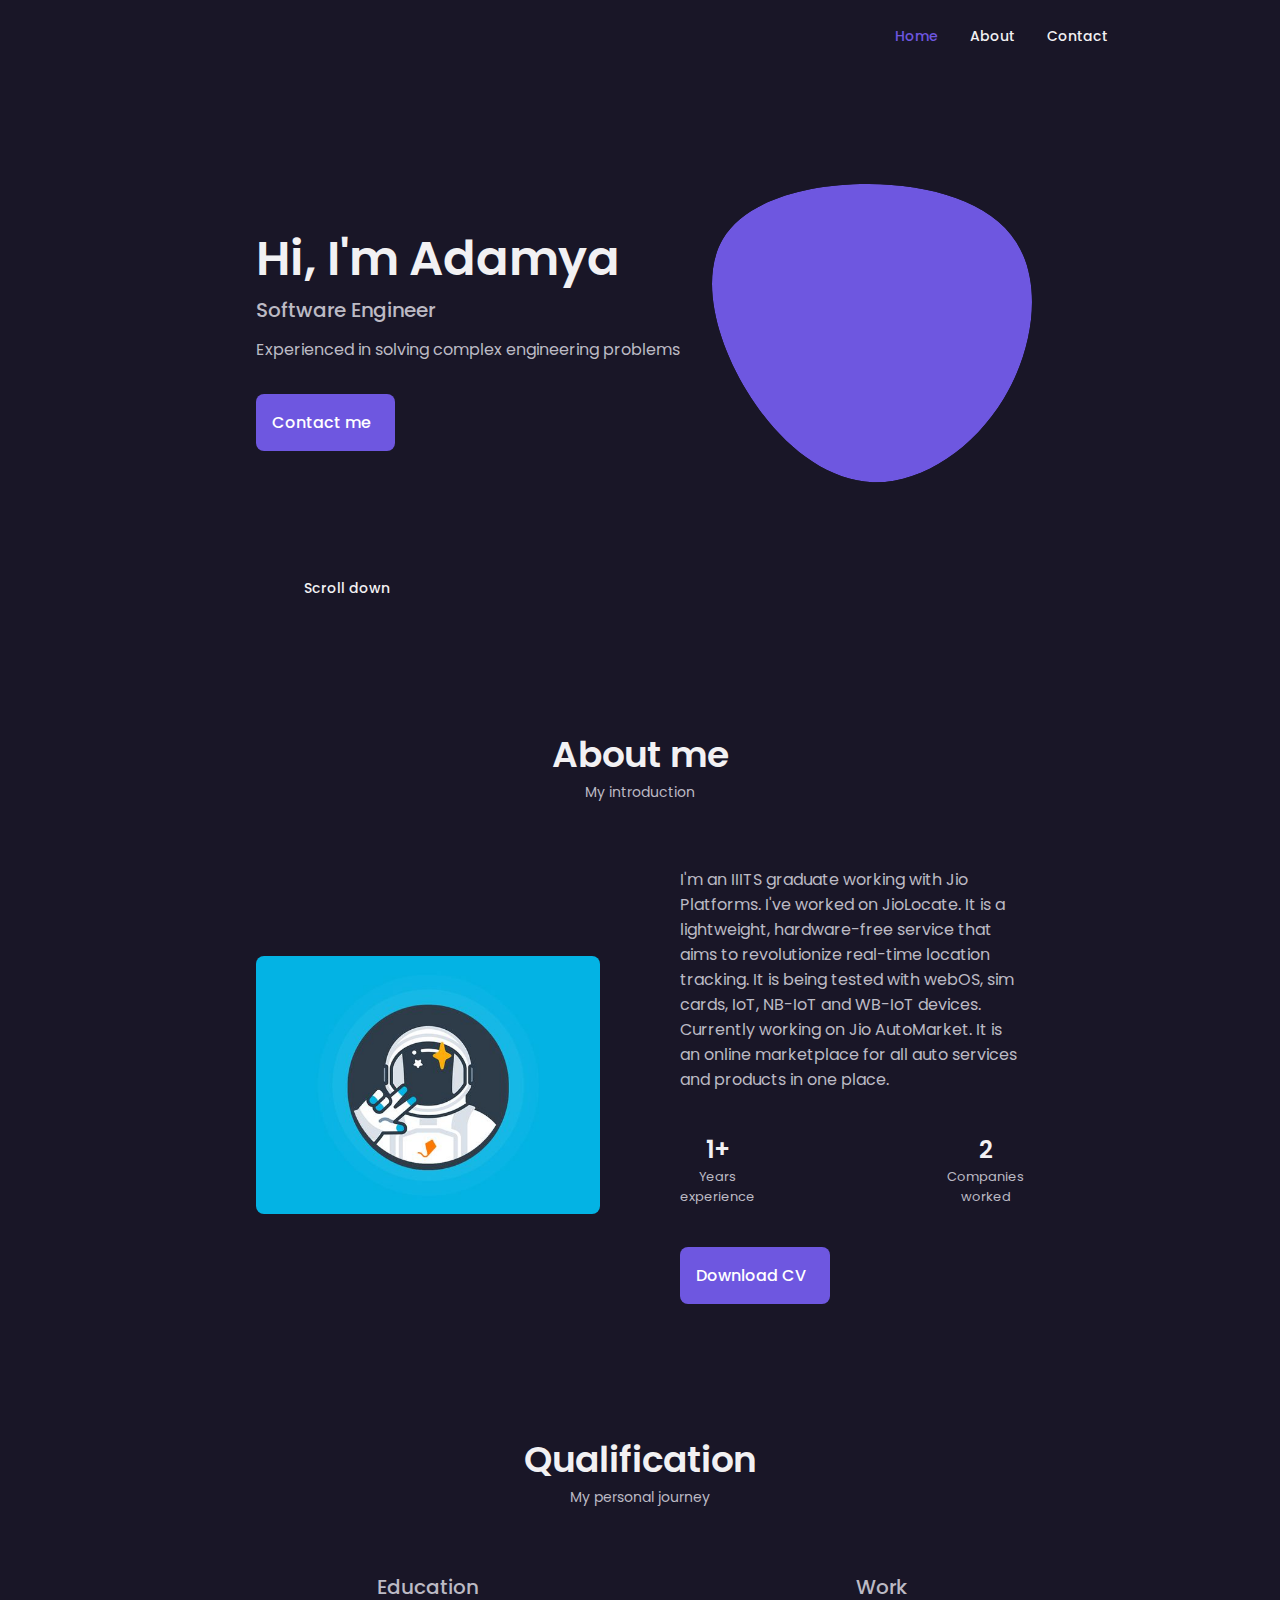
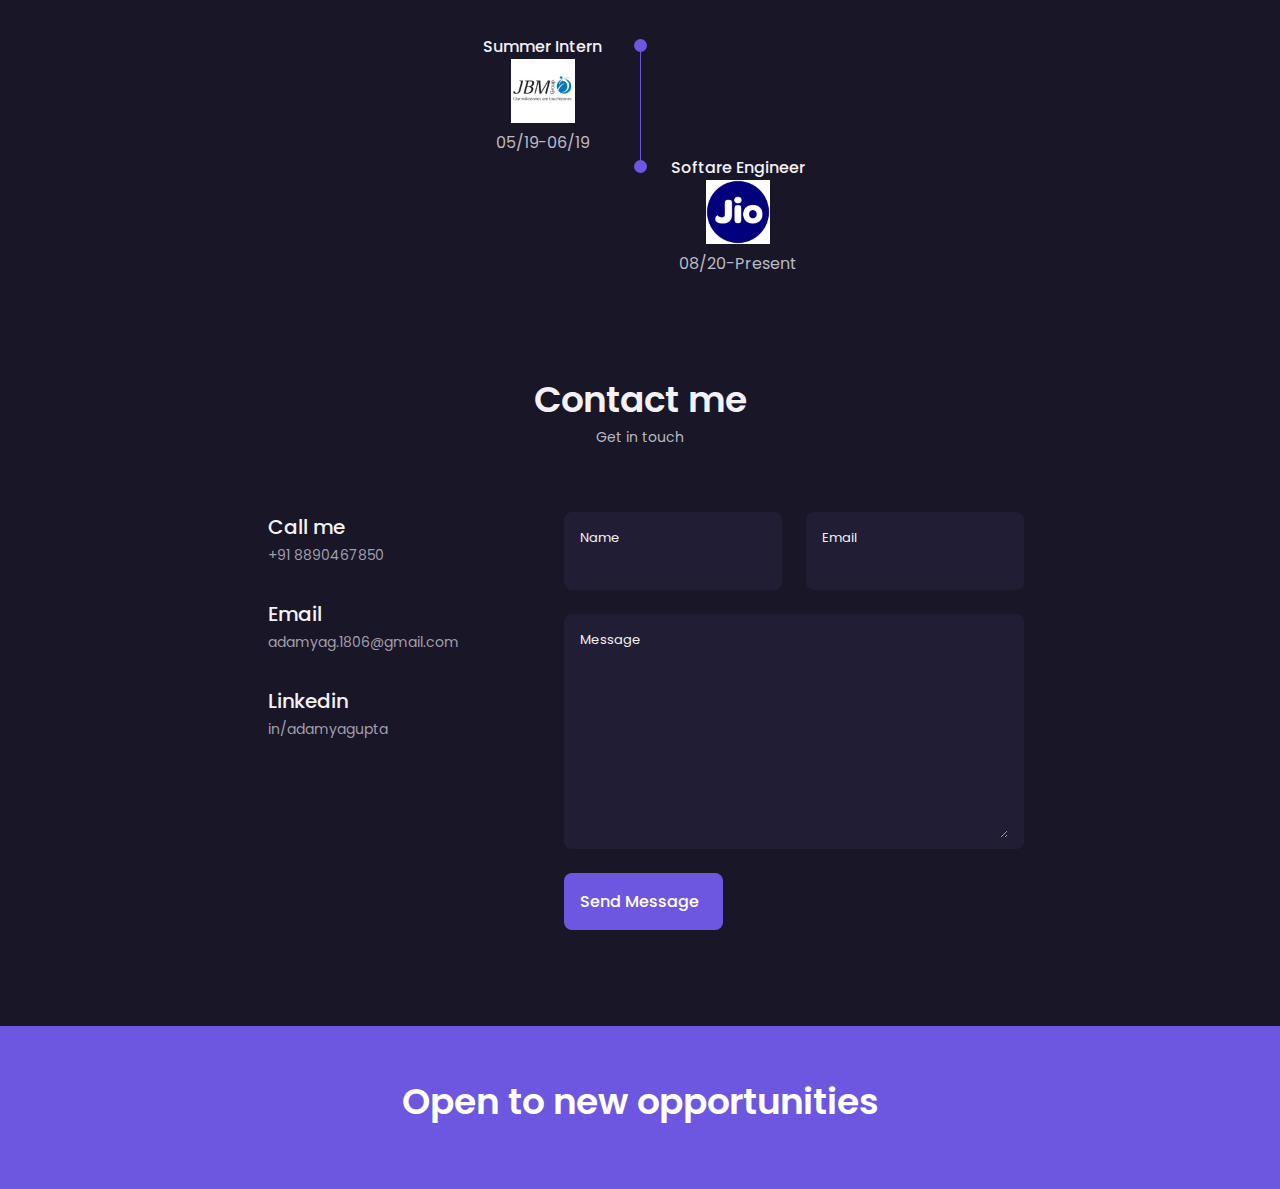
==== index.html @ e67c4900 "Portfolio without adamya-master container folder" ====
<!DOCTYPE html>
<html lang="en">

<head>
  <meta charset="UTF-8" />
  <meta name="viewport" content="width=device-width, initial-scale=1.0" />

  <!--==================== UNICONS ====================-->
  <link rel="stylesheet" href="https://unicons.iconscout.com/release/v4.0.0/css/line.css" />

  <link rel="shortcut icon" href="./addy-logo.jpg" type="image/x-icon" />
  <!--==================== SWIPER CSS ====================-->
  <link rel="stylesheet" href="css/swiper-bundle.min.css" />
  <!--==================== CSS ====================-->
  <link rel="stylesheet" href="css/styles.css" />

  <title>Adamya's Portfolio</title>
</head>

<body>
  <!--==================== HEADER ====================-->
  <header class="header" id="header">
    <nav class="nav container">
      <!-- <a href="#" class="nav__logo">Adamya</a> -->
      <div class="nav__menu" id="nav-menu">
        <ul class="nav__list grid">
          <li class="nav__item">
            <a href="#home" class="nav__link active-link"><i class="uil uil-estate nav__icon"></i>Home</a>
          </li>
          <li class="nav__item">
            <a href="#about" class="nav__link"><i class="uil uil-user nav__icon"></i>About</a>
          </li>
          <!-- <li class="nav__item">
              <a href="#skills" class="nav__link"
                ><i class="uil uil-file-alt nav__icon"></i>Skills</a
              >
            </li> -->


          <li class="nav__item">
            <a href="#contact" class="nav__link"><i class="uil uil-message nav__icon"></i>Contact</a>
          </li>
        </ul>
        <i class="uil uil-times nav__close" id="nav-close"></i>
      </div>

      <div class="nav__btns">
        <!-- <theme change btn> -->
        <i class="uil uil-moon change-theme" id="theme-button"></i>
        <div class="nav__toggle" id="nav-toggle">
          <i class="uil uil-apps"></i>
        </div>
      </div>
    </nav>
  </header>

  <!--==================== MAIN ====================-->
  <main class="main">
    <!--==================== HOME ====================-->
    <section class="home section" id="home">
      <div class="home__container container grid">
        <div class="home__content grid">
          <!-- <div class="home__social">
            <a href="https://www.linkedin.com/in/adamyagupta/" target="__blank" class="home__social-icon"><i
                class="uil uil-linkedin-alt"></i></a>
            <a href="https://www.instagram.com/" target="__blank" class="home__social-icon"><i
                class="uil uil-instagram"></i></a>
            <a href="https://github.com/" target="__blank" class="home__social-icon"><i
                class="uil uil-phone contact__icon"></i></a>

          </div> -->
          <div class="home__img">
            <svg class="home__blob" viewBox="0 0 200 187" xmlns="http://www.w3.org/2000/svg"
              xmlns:xlink="http://www.w3.org/1999/xlink">
              <mask id="mask0" mask-type="alpha">
                <path d="M190.312 36.4879C206.582 62.1187 201.309 102.826 182.328 134.186C163.346 165.547 
                  130.807 187.559 100.226 186.353C69.6454 185.297 41.0228 161.023 21.7403 129.362C2.45775 
                  97.8511 -7.48481 59.1033 6.67581 34.5279C20.9871 10.1032 59.7028 -0.149132 97.9666 
                  0.00163737C136.23 0.303176 174.193 10.857 190.312 36.4879Z" />
              </mask>
              <g mask="url(#mask0)">
                <path d="M190.312 36.4879C206.582 62.1187 201.309 102.826 182.328 134.186C163.346 
                  165.547 130.807 187.559 100.226 186.353C69.6454 185.297 41.0228 161.023 21.7403 
                  129.362C2.45775 97.8511 -7.48481 59.1033 6.67581 34.5279C20.9871 10.1032 59.7028 
                  -0.149132 97.9666 0.00163737C136.23 0.303176 174.193 10.857 190.312 36.4879Z" />
                <image class="home__blob-img" x="2" y="-12" xlink:href="img/adamya-pic.JPG" />
              </g>
            </svg>
          </div>
          <div class="home__data">
            <h1 class="home__title">Hi, I'm Adamya</h1>
            <h3 class="home__subtitle">Software Engineer</h3>
            <p class="home__description">
              Experienced in solving complex engineering problems
            </p>
            <a href="#contact" class="button button--flex">Contact me<i class="uil uil-message button__icon"></i></a>
          </div>
        </div>
        <div class="home__scroll">
          <a href="#about" class="home__scroll-button button--flex"><i class="uil uil-mouse-alt home__scroll-mouse"></i>
            <span class="home__scroll-name">Scroll down</span>
            <i class="uil uil-arrow-down home__scroll-arrow"></i>
          </a>
        </div>
      </div>
    </section>

    <!--==================== ABOUT ====================-->
    <section class="about section" id="about">
      <h2 class="section__title" id="about">About me</h2>
      <span class="section__subtitle">My introduction</span>

      <div class="about__container container grid">
        <img src="img/about-img.jpg" class="about__img" alt="pic" />
        <div class="about__data">
          <p class="about__description">
            I'm an IIITS graduate working with Jio Platforms. 
            I've worked on JioLocate. It is a lightweight, hardware-free service that aims to revolutionize real-time location tracking. It is being tested with webOS, sim cards, IoT, NB-IoT and WB-IoT devices. 
            Currently working on Jio AutoMarket. It is an online marketplace for all auto services and products in one place.<br />

          </p>
          <div class="about__info">
            <div>
              <span class="about__info-title">1+</span>
              <span class="about__info-name">Years <br />
                experience</span>
            </div>
            <!-- <div>
              <span class="about__info-title">20+</span>
              <span class="about__info-name">Completed <br />
                project</span>
            </div> -->
            <div>
              <span class="about__info-title">2</span>
              <span class="about__info-name">Companies <br />
                worked</span>
            </div>

          </div>
          <div class="about__buttons">
            <a download="" href="https://drive.google.com/file/d/1C4vEJFIUJRiTpqp7c4DvVwDHWPcYQEKo/view?usp=sharing" class="button button--flex">Download CV<i
                class="uil uil-file-download-alt button__icon"></i></a>
          </div>
        </div>
      </div>
    </section>

    <!-- ==================== SKILLS ==================== -->
    <!-- <section class="skills section" id="skills">
        <h2 class="section__title">Skills</h2>
        <span class="section__subtitle">My technical level</span>
        <div class="skills__container container grid"> -->
    <!-- // <div> -->
    <!-- <div class="skills__content skills__open"> -->
    <!--// ----------------------------skills-1 -->
    <!-- <div class="skills__header">
              <i class="uil uil-brackets-curly skills__icon"></i>
              <div>
                <h1 class="skills__title">Frontend developer</h1>
                <span class="skills__subtitle">More than 1 year</span>
              </div>
              <i class="uil uil-angle-down skills__arrow"></i>
            </div>
            <div class="skills__list grid">
              <div class="skills__data">
                <div class="skills__titles">
                  <h3 class="skills__name">HTML</h3>
                  <span class="skills__number">95%</span>
                </div>
                <div class="skills__bar">
                  <span class="skills__percentage skills__html"></span>
                </div>
              </div>

              <div class="skills__data">
                <div class="skills__titles">
                  <h3 class="skills__name">CSS</h3>
                  <span class="skills__number">90%</span>
                </div>
                <div class="skills__bar">
                  <span class="skills__percentage skills__css"></span>
                </div>
              </div>

              <div class="skills__data">
                <div class="skills__titles">
                  <h3 class="skills__name">Javascript</h3>
                  <span class="skills__number">80%</span>
                </div>
                <div class="skills__bar">
                  <span class="skills__percentage skills__js"></span>
                </div>
              </div>

              <div class="skills__data">
                <div class="skills__titles">
                  <h3 class="skills__name">React</h3>
                  <span class="skills__number">85%</span>
                </div>
                <div class="skills__bar">
                  <span class="skills__percentage skills__react"></span>
                </div>
              </div>
            </div> -->

    <!--==================== SKILLS- 2====================-->
    <!-- </div>
          <div class="skills__content skills__close">
            <div class="skills__header">
              <i class="uil uil-server-network skills__icon"></i>
              <div>
                <h1 class="skills__title">Backend developer</h1>
                <span class="skills__subtitle">More than 6 months</span>
              </div>
              <i class="uil uil-angle-down skills__arrow"></i>
            </div>
            <div class="skills__list grid">
              <div class="skills__data">
                <div class="skills__titles">
                  <h3 class="skills__name">Node JS</h3>
                  <span class="skills__number">80%</span>
                </div>
                <div class="skills__bar">
                  <span class="skills__percentage skills__nodejs"></span>
                </div>
              </div>

              <div class="skills__data">
                <div class="skills__titles">
                  <h3 class="skills__name">MongoDB</h3>
                  <span class="skills__number">70%</span>
                </div>
                <div class="skills__bar">
                  <span class="skills__percentage skills__mongodb"></span>
                </div>
              </div>

              <div class="skills__data">
                <div class="skills__titles">
                  <h3 class="skills__name">PHP</h3>
                  <span class="skills__number">80%</span>
                </div>
                <div class="skills__bar">
                  <span class="skills__percentage skills__php"></span>
                </div>
              </div>

              <div class="skills__data">
                <div class="skills__titles">
                  <h3 class="skills__name">Python</h3>
                  <span class="skills__number">60%</span>
                </div>
                <div class="skills__bar">
                  <span class="skills__percentage skills__python"></span>
                </div>
              </div> -->
    <!--  // </div> -->
    </div>

    <!-- --------------------------------------------------------- -->
    </div>
    </div>
    </section>

    <!--==================== QUALIFICATION ====================-->
    <section class="qualification section">
      <h2 class="section__title">Qualification</h2>
      <span class="section__subtitle">My personal journey</span>

      <div class="qualification__container">
        <div class="qualification__tabs">
          <div class="qualification__button button--flex qualification__active" data-target="#education">
            <i class="uil uil-graduation-cap qualification__icon"></i>
            Education
          </div>
          <div class="qualification__button button--flex" data-target="#work">
            <i class="uil uil-briefcase-alt qualification__icon"></i>
            Work
          </div>
        </div>

        <div class="qualification__sections">
          <!--==================== QUALIFICATION Content 1 ====================-->
          <div class="qualification__content" data-content id="education">
            <!--==================== QUALIFICATION 1 ====================-->
            <!-- <div class="qualification__data">
              <div>
                <h3 class="qualification__title">High School</h3>
                <span class="qualification__subtitle">New Era Public School</span>
                <div class="qualification__calender">
                  <i class="uil uil-calendar-alt"> </i>
                  20013-2014
                </div>
              </div>
              <div>
                <span class="qualification__rounder"></span>

                <span class="qualification__line"></span>
              </div>
            </div> -->
            <!--==================== QUALIFICATION 2 ====================-->
            <!-- <div class="qualification__data">
              <div></div>
              <div>
                <span class="qualification__rounder"></span>

                <span class="qualification__line"></span>
              </div>
              <div>
                <h3 class="qualification__title">
                  Higher Secondary Education
                </h3>
                <span class="qualification__subtitle">St. Konards Secondary School</span>
                <div class="qualification__calender">
                  <i class="uil uil-calendar-alt"> </i>
                  2016-2027
                </div>
              </div>
            </div> -->
            <!--==================== QUALIFICATION 3 ====================-->

            <div class="qualification__data">
              <div>
                <h3 class="qualification__title">Electronics Engineering</h3>
                <span class="qualification__subtitle">Indian Institute of Information Technology, Chittoor</span>
                <div class="qualification__calender">
                  <i class="uil uil-calendar-alt"> </i>
                  2016-2020
                </div>
              </div>
              <div>
                <span class="qualification__rounder"></span>

                <span class="qualification__line"></span>
              </div>
            </div>
            <!--==================== QUALIFICATION 4 ====================-->

            <div class="qualification__data">
              <div></div>
              <div>


                <!-- <span class="qualification__line"></span> -->
              </div>

            </div>
          </div>

          <!-- ----------------------QUalification content 2------------------------------------------------------ -->
          <div class="qualification__content qualification__active" data-content id="work">
            <!--==================== QUALIFICATION 1 ====================-->
            <div class="qualification__data">
              <div>
                <h3 class="qualification__title">Summer Intern</h3>
                <!-- <span class="qualification__subtitle">JBM Group</span> -->
                <img class="work__img" src="img/jbm.jpeg" alt="">
                <div class="qualification__calender">
                  <i class="uil uil-calendar-alt"> </i>
                  05/19-06/19
                </div>
              </div>
              <div>
                <span class="qualification__rounder"></span>

                <span class="qualification__line"></span>
              </div>
            </div>
            <!--==================== QUALIFICATION 2 ====================-->
            <div class="qualification__data">
              <div></div>
              <div>
                <span class="qualification__rounder"></span>


              </div>
              <div>
                <h3 class="qualification__title">
                  Softare Engineer
                </h3>
                <img class="work__img" src="img/jio.jpeg" alt="">

                <div class="qualification__calender">
                  <i class="uil uil-calendar-alt"> </i>
                  08/20-Present
                </div>



              </div>
            </div>
            <!--==================== QUALIFICATION 3 ====================-->



          </div>

        </div>
      </div>







      <!--==================== CONTACT ME ====================-->
      <section class="contact section" id="contact">
        <h2 class="section__title">Contact me</h2>
        <span class="section__subtitle">Get in touch</span>

        <div class="contact__container container grid">
          <div>
            <div class="contact__information">
              <i class="uil uil-phone contact__icon"></i>
              <div>
                <h3 class="contact__title">Call me</h3>
                <span class="contact__subtitle">+91 8890467850</span>
              </div>
            </div>
            <div class="contact__information">
              <i class="uil uil-envelope contact__icon"></i>
              <div>
                <h3 class="contact__title">Email</h3>
                <span class="contact__subtitle">adamyag.1806@gmail.com</span>
              </div>
            </div>
            <div class="contact__information">
              <i class="uil uil-instagram contact__icon"></i>
              <div>
                <h3 class="contact__title">Linkedin</h3>
                <span class="contact__subtitle">in/adamyagupta</span>
              </div>
            </div>
          </div>
          <form action="" class="contact__form grid">
            <div class="contact__inputs grid">
              <div class="contact__content">
                <label for="" class="contact__label">Name</label>
                <input type="text" class="contact__input" />
              </div>
              <div class="contact__content">
                <label for="" class="contact__label">Email</label>
                <input type="email" class="contact__input" />
              </div>
            </div>

            <div class="contact__content">
              <label for="" class="contact__label">Message</label>
              <textarea name="" id="" cols="0" rows="7" class="contact__input"></textarea>
            </div>
            <div>
              <a href="#contact" class="button button--flex">Send Message <i class="uil uil-message button__icon"></i></a>
            </div>
          </form>
        </div>
      </section>
  </main>

  <!--==================== FOOTER ====================-->
  <footer class="footer">
    <div class="footer__bg">
      <h1 class="footer__title"> <center> Open to new opportunities  </center> </h1>
      <!-- <div class="footer__container container grid">
        <div>
          <h1 class="footer__title">Adamya Gupta</h1>
          <span class="footer__subtitle">Software Engineer</span>
        </div>
        <ul class="footer__links">
          <li>
            <a href="#services" class="footer__link">Services</a>
          </li>
          <li>
            <a href="#projects" class="footer__link">Projects</a>
          </li>
          <li>
            <a href="#contact" class="footer__link">Contact</a>
          </li>
        </ul>

        <div class="footer__socials">
          <a href="https://www.instagram.com/" class="footer__social" target="__blank"><i
              class="uil uil-instagram"></i></a>
          <a href="https://github.com/" target="__blank" class="footer__social">
            <i class="uil uil-github-alt"></i>
          </a>
          <a href="https://twitter.com/" target="__blank" class="footer__social">
            <i class="uil uil-twitter-alt"></i>
          </a>
          <a href="https://www.linkedin.com/" target="__blank" class="footer__social"><i
              class="uil uil-linkedin-alt"></i></a>

        </div>
      </div> -->
    </div>
  </footer>

  <!--==================== SCROLL TOP ====================-->
  <a href="#" class="scrollup" id="scroll-up">
    <i class="uil uil-arrow-up scrollup__icon"></i>
  </a>
  <!--==================== SWIPER JS ====================-->
  <script src="js/swiper-bundle.min.js"></script>

  <!--==================== MAIN JS ====================-->
  <script src="js/main.js"></script>
</body>

</html>
---- css/styles.css ----
/*==================== GOOGLE FONTS ====================*/

@import url("https://fonts.googleapis.com/css2?family=Poppins:wght@400;500;600&display=swap");

/*==================== VARIABLES CSS ====================*/
:root {
  --header-height: 3rem;

  /*========== Colors ==========*/
  /* Change favorite color */
  --hue-color: 250; /*Purple 250 - Green 142 - Blue 230 - Pink 340*/

  /* HSL color mode */
  --first-color-second: hsl(var(--hue-color), 30%, 8%);

  --title-color: hsl(var(--hue-color), 8%, 95%);
  --text-color: hsl(var(--hue-color), 8%, 75%);
  --text-color-light: hsl(var(--hue-color), 8%, 65%);
  --input-color: hsl(var(--hue-color), 29%, 16%);
  --body-color: hsl(var(--hue-color), 28%, 12%);
  --container-color: hsl(var(--hue-color), 29%, 16%);
  --scroll-bar-color: hsl(var(--hue-color), 12%, 48%);
  --scroll-thumb-color: hsl(var(--hue-color), 12%, 36%);

  --first-color: hsl(var(--hue-color), 69%, 61%);
  --first-color-second: hsl(var(--hue-color), 69%, 61%);
  --first-color-alt: hsl(var(--hue-color), 57%, 53%);
  --first-color-lighter: hsl(var(--hue-color), 92%, 85%);

  /*========== Font and typography ==========*/
  --body-font: "Poppins", sans-serif;

  /* .5rem = 8px, 1rem = 16px, 1.5rem = 24px ... */
  --big-font-size: 2rem;
  --h1-font-size: 1.5rem;
  --h2-font-size: 1.25rem;
  --h3-font-size: 1.125rem;
  --normal-font-size: 0.938rem;
  --small-font-size: 0.813rem;
  --smaller-font-size: 0.75rem;

  /*========== Font weight ==========*/
  --font-medium: 500;
  --font-semi-bold: 600;

  /*========== Margenes Bottom ==========*/
  /* .25rem = 4px, .5rem = 8px, .75rem = 12px ... */
  --mb-0-25: 0.25rem;
  --mb-0-5: 0.5rem;
  --mb-0-75: 0.75rem;
  --mb-1: 1rem;
  --mb-1-5: 1.5rem;
  --mb-2: 2rem;
  --mb-2-5: 2.5rem;
  --mb-3: 3rem;

  /*========== z index ==========*/
  --z-tooltip: 10;
  --z-fixed: 100;
  --z-modal: 1000;
}

/* Font size for large devices */
@media screen and (min-width: 968px) {
  :root {
    --big-font-size: 3rem;
    --h1-font-size: 2.25rem;
    --h2-font-size: 1.5rem;
    --h3-font-size: 1.25rem;
    --normal-font-size: 1rem;
    --small-font-size: 0.875rem;
    --smaller-font-size: 0.813rem;
  }
}

/*========== Variables Dark theme ==========*/
body.dark-theme {
  --title-color: hsl(var(--hue-color), 8%, 15%); 
  --text-color: hsl(var(--hue-color), 8%, 45%); 
  --input-color: hsl(var(--hue-color), 70%, 96%); 
  --body-color: hsl(var(--hue-color), 60%, 99%); 
  --container-color: #fff; 
  --scroll-bar-color: hsl(var(--hue-color), 12%, 90%); 
  --scroll-thumb-color: hsl(var(--hue-color), 12%, 80%); 
  /* --first-color-second: hsl(var(--hue-color), 30%, 8%);

  --title-color: hsl(var(--hue-color), 8%, 95%);
  --text-color: hsl(var(--hue-color), 8%, 75%);

  --input-color: hsl(var(--hue-color), 29%, 16%);
  --body-color: hsl(var(--hue-color), 28%, 12%);
  --container-color: hsl(var(--hue-color), 29%, 16%);
  --scroll-bar-color: hsl(var(--hue-color), 12%, 48%);
  --scroll-thumb-color: hsl(var(--hue-color), 12%, 36%); */
}
/*========== Button Dark/Light ==========*/
.nav__btns {
  display: flex;
  align-items: center;
}
.change-theme {
  font-size: 1.25rem;
  color: var(--title-color);
  margin-right: var(--mb-1);
  cursor: pointer;
}
.change-theme:hover {
  color: var(--first-color);
}
/*==================== BASE ====================*/
* {
  box-sizing: border-box;
  padding: 0;
  margin: 0;
}

html {
  scroll-behavior: smooth;
}

body {
  margin: 0 0 var(--header-height) 0;
  font-family: var(--body-font);
  font-size: var(--normal-font-size);
  background-color: var(--body-color);
  color: var(--text-color);
}
h1,
h2,
h3,
h4 {
  color: var(--title-color);
  font-weight: var(--font-semi-bold);
}

ul {
  list-style: none;
}
a {
  text-decoration: none;
}
img {
  max-width: 100%;
  height: auto;
}
/*==================== REUSABLE CSS CLASSES ====================*/

.section {
  padding: 2rem 0 4rem;
}
.section__title {
  font-size: var(--h1-font-size);
}
.section__subtitle {
  display: block;
  font-size: var(--small-font-size);
  margin-bottom: var(--mb-3);
}
.section__title,
.section__subtitle {
  text-align: center;
}
/*==================== LAYOUT ====================*/
.container {
  max-width: 768px;
  margin-left: var(--mb-1-5);
  margin-right: var(--mb-1-5);
}

.grid {
  display: grid;
  gap: 1.5rem;
}
.header {
  width: 100%;
  position: fixed;
  bottom: 0;
  left: 0;
  z-index: var(--z-fixed);
  background-color: var(--body-color);
}
/*==================== NAV ====================*/
.nav {
  max-width: 968px;
  height: var(--header-height);
  display: flex;
  justify-content: space-between;
  align-items: center;
}
.nav__logo,
.nav__toggle {
  color: var(--title-color);
  font-weight: var(--font-medium);
}
.nav__logo:hover {
  color: var(--first-color);
}
.nav__toggle {
  font-size: 1.1rem;
  cursor: pointer;
}
.nav__toggle:hover {
  color: var(--first-color);
}
@media screen and (max-width: 767px) {
  .nav__menu {
    position: fixed;
    bottom: -100%;
    left: 0;
    width: 100%;
    background-color: var(--body-color);
    padding: 2rem 1.5rem 4rem;
    box-shadow: 0 -1px 4px rgba(0, 0, 0, 0.15);
    border-radius: 1.5rem 1.5rem 0 0;
    transition: 0.3s;
  }
}
.nav__list {
  grid-template-columns: repeat(3, 1fr);
  gap: 2rem;
}
.nav__link {
  display: flex;
  flex-direction: column;
  align-items: center;
  font-size: var(--small-font-size);
  color: var(--title-color);
  font-weight: var(--font-medium);
}
.nav__link:hover {
  color: var(--first-color);
}
.nav__icon {
  font-size: 1.2rem;
}
.nav__close {
  position: absolute;
  right: 1.3rem;
  bottom: 0.5rem;
  font-size: 1.5rem;
  cursor: pointer;
  color: var(--first-color);
}
.nav__close:hover {
  color: var(--first-color-alt);
}
/* show menu */
.show-menu {
  bottom: 0;
}
/* Active link */
.active-link {
  color: var(--first-color);
}

/* Change background header */
.scroll-header {
  box-shadow: 0 -1px 4px rgba(0, 0, 0, 0.15);
}
/*==================== HOME ====================*/
.home__container {
  gap: 1rem;
}
.home__content {
  grid-template-columns: 0.5fr 0.3fr;
  padding-top: 3.5rem;
  align-items: center;
}
.home__social {
  display: grid;
  grid-template-columns: max-content;
  row-gap: 1rem;
}
.home__social-icon {
  font-size: 1.25rem;
  color: var(--first-color);
}
.home__social-icon:hover {
  color: var(--first-color-alt);
}
.home__blob {
  width: 200px;
  fill: var(--first-color);
}
.home__blob-img {
  width: 198px;
}
.home__data {
  grid-column: 1/3;
}
.home__title {
  font-size: var(--big-font-size);
}
.home__subtitle {
  font-size: var(--h3-font-size);
  color: var(--text-color);
  font-weight: var(--font-medium);
  margin-bottom: var(--mb-0-75);
}

.home__description {
  margin-bottom: var(--mb-2);
}
.home__scroll {
  display: none;
}
.home__scroll-button {
  color: var(--first-color);
  transition: 0.3s;
}
.home__scroll-button:hover {
  transform: translateY(0.25rem);
}
.home__scroll-mouse {
  font-size: 2rem;
}
.home__scroll-name {
  font-size: var(--small-font-size);
  color: var(--title-color);
  font-weight: var(--font-medium);
  margin-right: var(--mb-0-25);
}

.home__scroll-arrow {
  font-size: 1.25rem;
}
/*==================== BUTTONS ====================*/
.button {
  display: inline-block;
  background-color: var(--first-color);
  color: #fff;
  padding: 1rem;
  border-radius: 0.5rem;
  font-weight: var(--font-medium);
}

.button:hover {
  background-color: var(--first-color-alt);
}
.button__icon {
  font-size: 1.25rem;
  margin-left: var(--mb-0-5);
  transition: 0.3s;
}
.button--flex {
  display: inline-flex;
  align-items: center;
}
.button--small {
  padding: 0.75rem 1rem;
}
.button--link {
  padding: 0;
  background-color: transparent;
  color: var(--first-color);
}
.button--link:hover {
  background-color: transparent;
  color: var(--first-color-alt);
}
.button--white {
  background-color: #fff;
  color: var(--first-color);
}
.button--white:hover {
  background-color: #fff;
}
/*==================== ABOUT ====================*/

.about__img {
  width: 200px;
  border-radius: 0.5rem;
  justify-self: center;
  align-self: center;
}
.about__description {
  text-align: center;
  margin-bottom: var(--mb-2-5);
}
.about__info {
  display: flex;
  justify-content: space-evenly;
  margin-bottom: var(--mb-2-5);
}
.about__info-title {
  font-size: var(--h2-font-size);
  font-weight: var(--font-semi-bold);
  color: var(--title-color);
}
.about__info-name {
  font-size: var(--smaller-font-size);
}

.about__info-title,
.about__info-name {
  display: block;
  text-align: center;
}
.about__buttons {
  display: flex;
  justify-content: center;
}
/*==================== SKILLS ====================*/
.skills__container {
  row-gap: 0;
}

.skills__header {
  display: flex;
  align-items: center;
  margin-bottom: var(--mb-2-5);
  cursor: pointer;
}

.skills__icon,
.skills__arrow {
  font-size: 2rem;
  color: var(--first-color);
}
.skills__icon {
  margin-right: var(--mb-0-75);
}
.skills__title {
  font-size: var(--h3-font-size);
}
.skills__subtitle {
  font-size: var(--small-font-size);
  color: var(--text-color-light);
}
.skills__arrow {
  margin-left: auto;
  transition: 0.4s;
}
.skills__list {
  padding-left: 2.7rem;
  row-gap: 1.5rem;
}
.skills__titles {
  display: flex;
  justify-content: space-between;
  margin-bottom: var(--mb-0-5);
}

.skills__name {
  font-size: var(--normal-font-size);
  font-weight: var(--font-medium);
}

.skills__bar,
.skills__percentage {
  height: 5px;
  border-radius: 0.25rem;
}
.skills__bar {
  background-color: var(--first-color-lighter);
}
.skills__percentage {
  display: block;
  background-color: var(--first-color);
}

.skills__html {
  width: 95%;
}
.skills__css {
  width: 90%;
}
.skills__js {
  width: 80%;
}
.skills__react {
  width: 85%;
}
.skills__nodejs {
  width: 80%;
}
.skills__mongodb {
  width: 70%;
}
.skills__php {
  width: 80%;
}
.skills__python {
  width: 60%;
}

.skills__close .skills__list {
  height: 0;
  overflow: hidden;
}
.skills__open .skills__list {
  height: max-content;
  margin-bottom: var(--mb-2-5);
}
.skills__open .skills__arrow {
  transform: rotate(-180deg);
}

/*==================== QUALIFICATION ====================*/
.qualification__tabs {
  display: flex;
  justify-content: space-evenly;
  margin-bottom: var(--mb-2);
}
.qualification__button {
  font-size: var(--h3-font-size);
  font-weight: var(--font-medium);
  cursor: pointer;
}
.qualification__button:hover {
  color: var(--first-color);
}
.qualification__icon {
  font-size: 1.8rem;
  margin-right: var(--mb-0-25);
}
.qualification__data {
  display: grid;
  grid-template-columns: 1fr max-content 1fr;
  column-gap: 1.5rem;
}
.qualification__title {
  font-size: var(--normal-font-size);
  font-weight: var(--font-medium);
}

.qualification__subtitle {
  display: inline-block;
  font-size: var(--small-font-size);
  margin-bottom: var(--mb-1);
}
.qualification__calendar {
  font-size: var(--smaller-font-size);
  color: var(--text-color-light);
}

.qualification__rounder {
  display: inline-block;
  width: 13px;
  height: 13px;
  background-color: var(--first-color);
  border-radius: 50%;
}
.qualification__line {
  display: block;
  width: 1px;
  height: 100%;
  background-color: var(--first-color);
  transform: translate(6px, -7px);
}
.qualification [data-content] {
  display: none;
}
.qualification__active[data-content] {
  display: block;
  text-align: center;
  margin-right: auto;
  margin-left: auto;
}
/*==================== SERVICES ====================*/
.services__container {
  gap: 1.5rem;
  grid-template-columns: repeat(2, 1fr);
}

.services__content {
  position: relative;
  background-color: #fff;
  padding: 3.5rem 0.5rem 1.25rem 1.5rem;
  border-radius: 0.25rem;
  box-shadow: 0 2px 4px rgba(0, 0, 0.15);
  transition: 0.3s;
}
.services__content:hover {
  box-shadow: 0 4px 8px rgba(0, 0, 0.15);
}
.services__icon {
  display: block;
  font-size: 1.5rem;
  color: var(--first-color);
  margin-bottom: var(--mb-1);
}
.services__title {
  font-size: var(--h3-font-size);
  margin-bottom: var(--mb-1);
  font-weight: var(--font-medium);
}
.services__button {
  cursor: pointer;
  font-size: var(--small-font-size);
}
.services__button:hover .button__icon {
  transform: translateX(0.25rem);
}
.services__modal {
  position: fixed;
  top: 0;
  left: 0;
  right: 0;
  bottom: 0;
  background-color: rgba(0, 0, 0, 0.5);
  display: flex;
  align-items: center;
  justify-content: center;
  padding: 0 1rem;
  z-index: var(--z-modal);
  opacity: 0;
  visibility: hidden;
  transition: 0.3s;
}

.services__modal-content {
  position: relative;
  background-color: var(--container-color);
  padding: 1.5rem;
  border-radius: 0.5rem;
}

.services__modal-services {
  row-gap: 1rem;
}
.services__modal-service {
  display: flex;
}
.services__modal-title {
  font-size: var(--h3-font-size);
  font-weight: var(--font-medium);
  margin-bottom: var(--mb-1-5);
}
.services__modal-close {
  position: absolute;
  top: 1rem;
  right: 1rem;
  font-size: 1.5rem;
  color: var(--first-color);
  cursor: pointer;
}

.services__modal-icon {
  color: var(--first-color);
  margin-right: var(--mb-0-25);
}
/* Active Modal */
.active-modal {
  opacity: 1;
  visibility: visible;
}

/*==================== PORTFOLIO ====================*/
.portfolio__container {
  overflow: initial;
}
.portfolio__content {
  padding: 0 1.5rem;
}
.portfolio__img {
  width: 265px;
  border-radius: 0.5rem;
  justify-self: center;
}
.portfolio__title {
  font-size: var(--h3-font-size);
  margin-bottom: var(--mb-0-5);
}
.portfolio__description {
  margin-bottom: var(--mb-0-75);
}
.portfolio__button:hover .button__icon {
  transform: translateX(0.25rem);
}
.swiper-button-prev::after,
.swiper-button-next::after {
  content: "";
}
.swiper-portfolio-icon {
  font-size: 2rem;
  color: var(--first-color);
}

.swiper-button-prev {
  left: -0.5rem;
}
.swiper-button-next {
  right: -0.5rem;
}
.swiper-container-horizontal > .swiper-pagination-bullets {
  bottom: -2.5rem;
}
.swiper-pagination-bullet-active {
  background-color: var(--first-color);
}
.swiper-button-prev,
.swiper-button-next,
.swiper-pagination-bullet {
  outline: none;
}

.project {
  text-align: center;
}
.project__bg {
  background-color: var(--first-color);
  padding-top: 3rem;
}

.project__title {
  font-size: var(--h2-font-size);
  margin-bottom: var(--mb-0-75);
}

.project__description {
  margin-bottom: var(--mb-1-5);
}

.project__title,
.project__description {
  color: #fff;
}

.project__img {
  width: 250px;
  justify-self: center;
}

/*==================== PROJECT IN MIND ====================*/

/*==================== TESTIMONIAL ====================*/

/*==================== CONTACT ME ====================*/

.contact__container {
  row-gap: 3rem;
}
.contact__information {
  display: flex;
  margin-bottom: var(--mb-2);
}
.contact__icon {
  font-size: 2rem;
  color: var(--first-color);
  margin-right: var(--mb-0-75);
}
.contact__title {
  font-size: var(--h3-font-size);
  font-weight: var(--font-medium);
}
.contact__subtitle {
  font-size: var(--small-font-size);
  color: var(--text-color-light);
}

.contact__content {
  background-color: var(--input-color);
  border-radius: 0.5rem;
  padding: 0.75rem 1rem 0.25rem;
}
.contact__input {
  width: 100%;
  background-color: var(--input-color);
  color: var(--text-color);
  font-family: var(--body-color);
  font-size: var(--normal-font-size);
  border: none;
  outline: none;
  padding: 0.25rem 0.5rem 0.5rem 0;
}
.contact__label {
  font-size: var(--smaller-font-size);
  color: var(--title-color);
}

/*==================== FOOTER ====================*/
.footer {
  padding-top: 2rem;
}
.footer__container {
  row-gap: 3.5rem;
}
.footer__bg {
  background-color: var(--first-color-second);
  padding: 2rem 0 3rem;
}

.footer__title {
  font-size: var(--h1-font-size);
  margin-bottom: var(--mb-0-25);
}

.footer__subtitle {
  font-size: var(--small-font-size);
}
.footer__links {
  display: flex;
  flex-direction: column;
  row-gap: 1.5rem;
}
.footer__link:hover {
  color: var(--first-color-lighter);
}

.footer__social {
  font-size: 1.25rem;
  margin-right: var(--mb-1-5);
}
.footer__social:hover {
  color: var(--first-color-lighter);
}
.footer__copy {
  font-size: var(--smaller-font-size);
  text-align: center;
  color: var(--text-color-light);
  margin-top: var(--mb-3);
}
.footer__title,
.footer__subtitle,
.footer__link,
.footer__social {
  color: #fff;
}
/*========== SCROLL UP ==========*/
.scrollup {
  position: fixed;
  right: 1rem;
  bottom: -20%;
  background-color: var(--first-color);
  opacity: 0.8;
  padding: 0 0.3rem;
  border-radius: 0.4rem;
  z-index: var(--z-tooltip);
  transition: 0.4s;
}
.scrollup:hover {
  background-color: var(--first-color-alt);
}
.scrollup__icon {
  font-size: 1.5rem;
  color: #fff;
}
/* Show scroll */
.show-scroll {
  bottom: 5rem;
}
/*========== SCROLL Bar ==========*/
::-webkit-scrollbar {
  width: 0.6rem;
  background-color: var(--scroll-bar-color);
  border-radius: 0.5rem;
}
::-webkit-scrollbar-thumb {
  background-color: var(--scroll-thumb-color);
  border-radius: 0.5rem;
}
::-webkit-scrollbar-thumb:hover {
  background-color: var(--text-color-light);
}
/*==================== MEDIA QUERIES ====================*/
/* For small devices */
@media screen and (max-width: 350px) {
  .container {
    margin-left: var(--mb-1);
    margin-right: var(--mb-1);
  }
  .nav__menu {
    padding: 2rem 0.25rem 4rem;
  }
  .nav__list {
    column-gap: 0;
  }
  .home__content {
    grid-template-columns: 0.25fr 3fr;
  }
  .home__blob {
    width: 180px;
  }
  .skills__title {
    font-size: var(--normal-font-size);
  }
  .qualification__data {
    gap: 0.5rem;
  }
  .services__container {
    grid-template-columns: max-content;
    justify-content: center;
  }
  .services__content {
    padding-right: 3.5rem;
  }
  .services__modal {
    padding: 0 0.5rem;
  }
  .project__img {
    width: 200px;
  }
}
/* For medium devices */
@media screen and (min-width: 568px) {
  .home__content {
    grid-template-columns: max-content 1fr 1fr;
  }
  .home__data {
    grid-column: initial;
  }
  .home__img {
    order: 1;
    justify-self: center;
  }
  .about__container,
  .skills__container,
  .portfolio__content,
  .project__container,
  .footer__container,
  .contact__container {
    grid-template-columns: repeat(2, 1fr);
  }

  .qualification__sections {
    display: grid;
    grid-template-columns: 0.6fr;
    justify-content: center;
  }
}

@media screen and (min-width: 768px) {
  .container {
    margin-left: auto;
    margin-right: auto;
  }
  body {
    margin: 0;
  }
  .section {
    padding: 6rem 0 2rem;
  }
  .section__subtitle {
    margin-bottom: 4rem;
  }

  .header {
    top: 0;
    bottom: initial;
  }
  .header,
  .main,
  .footer__container {
    padding: 0 1rem;
  }
  .nav {
    height: calc(var(--header-height) + 1.5rem);
    column-gap: 1rem;
  }
  .nav__icon,
  .nav__close,
  .nav__toggle {
    display: none;
  }
  .nav__list {
    display: flex;
    column-gap: 2rem;
  }
  .nav__menu {
    margin-left: auto;
  }
  .change-theme {
    margin: 0;
  }

  .home__container {
    row-gap: 5rem;
  }
  .home__content {
    padding-top: 5.5rem;
    column-gap: 2rem;
  }

  .home__blob {
    width: 270px;
  }
  .home__scroll {
    display: block;
  }
  .home__scroll-button {
    margin-left: 3rem;
  }
  .about__container {
    column-gap: 5rem;
  }
  .about__img {
    width: 350px;
  }
  .about__description {
    text-align: initial;
  }
  .about__info {
    justify-content: space-between;
  }
  .about__buttons {
    justify-content: initial;
  }
  .services__container {
    grid-template-columns: repeat(3, 218px);
    justify-content: center;
  }
  .services__icon {
    font-size: 2rem;
  }
  .services__content {
    padding: 6rem 0 2rem 2.5rem;
  }
  .services__modal-content {
    width: 450px;
  }
  .portfolio__img {
    width: 320px;
  }
  .portfolio__content {
    align-items: center;
  }
  .project {
    text-align: initial;
  }
  .project__bg {
    background: none;
  }
  .project__container {
    background-color: var(--first-color-second);
    border-radius: 1rem;
    padding: 3rem 2.5rem 0;
    grid-template-columns: 1fr max-content;
    column-gap: 3rem;
  }
  .project__data {
    margin-top: 10rem;
  }
  .project__img {
    margin-right: -5rem;
    width: 100%;
  }
  .footer__container {
    grid-template-columns: repeat(3, 1fr);
    padding: 0;
  }
  .footer__bg {
    padding: 3rem 0 3.5rem;
  }
  .footer__links {
    flex-direction: row;
    column-gap: 2rem;
  }
  .footer__socials {
    justify-self: flex-end;
    margin-right: -1rem;
  }
  .footer__copy {
    margin-top: 4.5rem;
  }
}
/* For large devices */

@media screen and (min-width: 1024px) {
  .header,
  .main,
  .footer__container {
    padding: 0;
  }
  .home__blob {
    width: 320px;
  }
  .home__social {
    transform: translateX(-6rem);
  }
  .services__container {
    grid-template-columns: repeat(3, 238px);
  }
  .portfolio__content {
    column-gap: 5rem;
  }
  .swiper-portfolio-icon {
    font-size: 3.5rem;
  }
  .swiper-button-prev {
    left: -3.5rem;
  }
  .swiper-button-next {
    right: -3.5rem;
  }
  .swiper-container-horizontal > .swiper-pagination-bullets {
    bottom: -4.5rem;
  }
  .contact__form {
    width: 460px;
  }
  .contact__inputs {
    grid-template-columns: repeat(2, 1fr);
  }
  .qualification__active[data-content] {
    text-align: center;
  }
}

.work__img {
  width: 4rem;
}
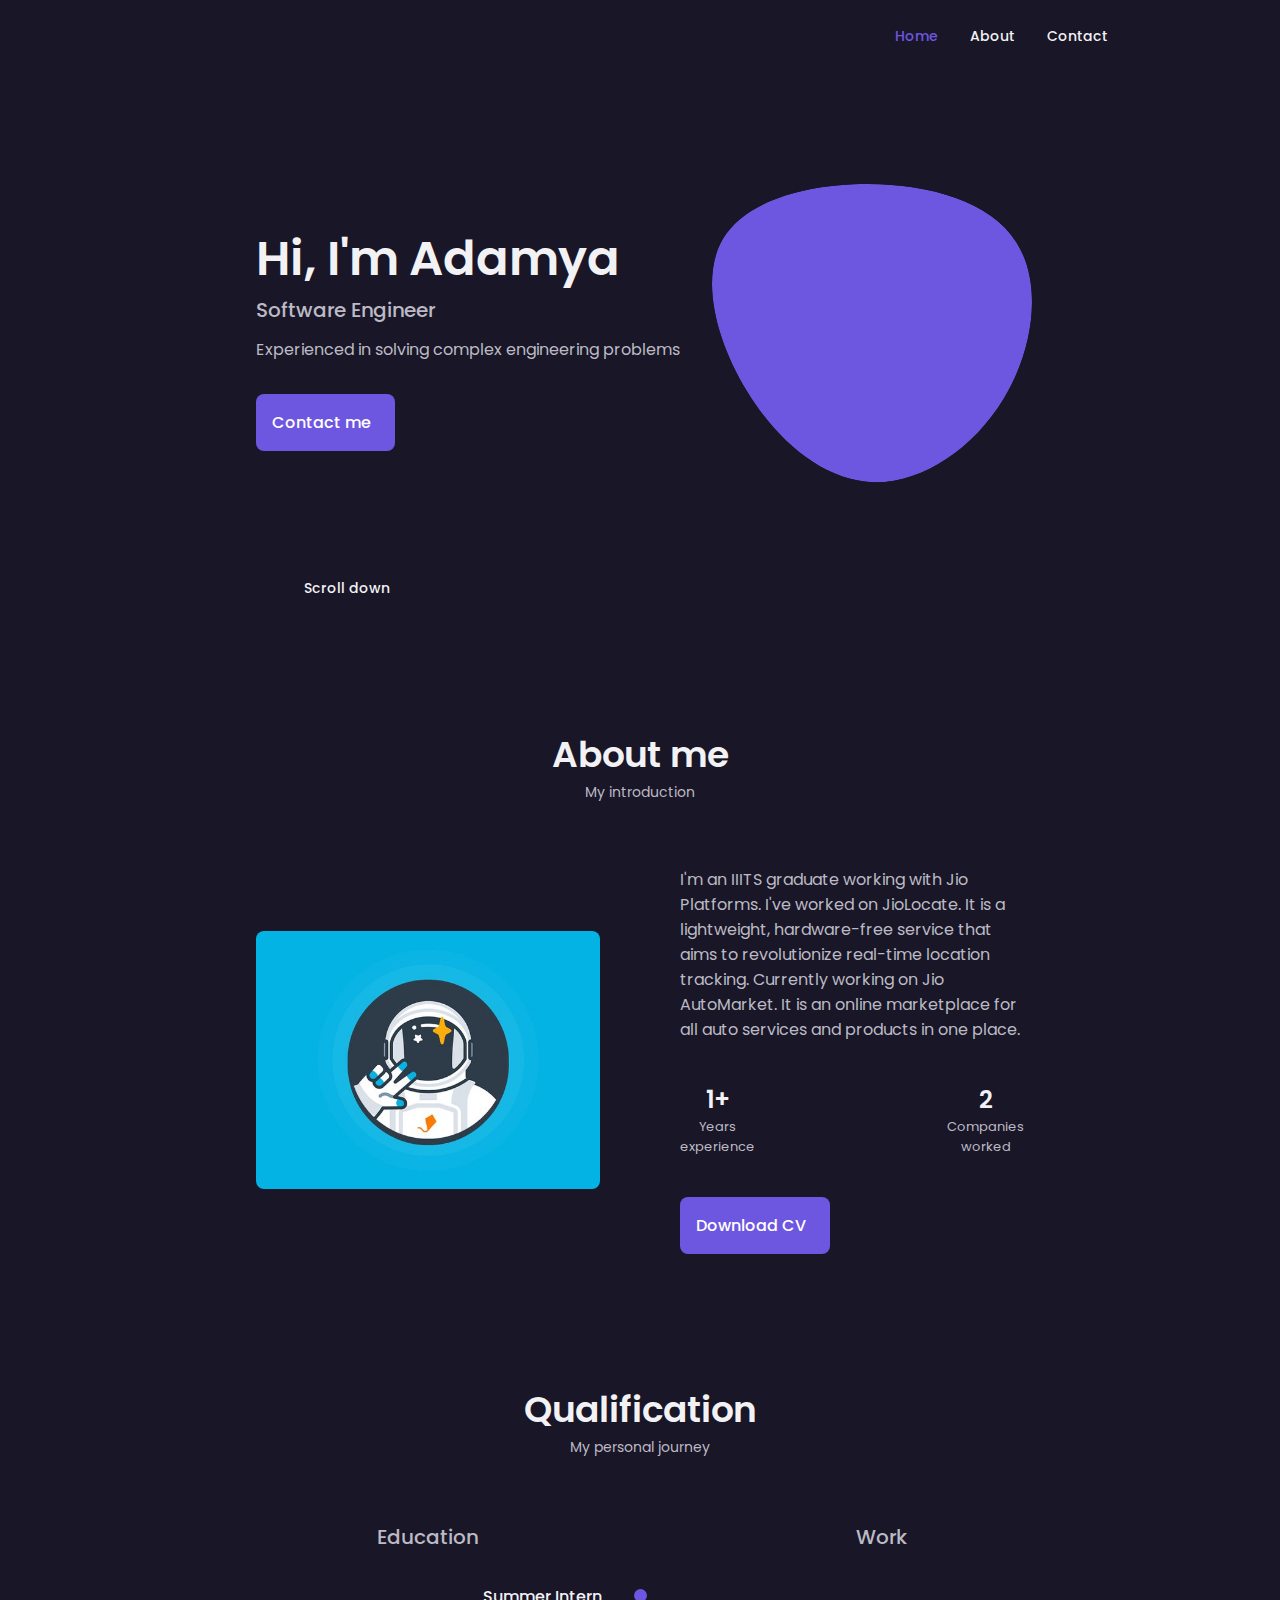
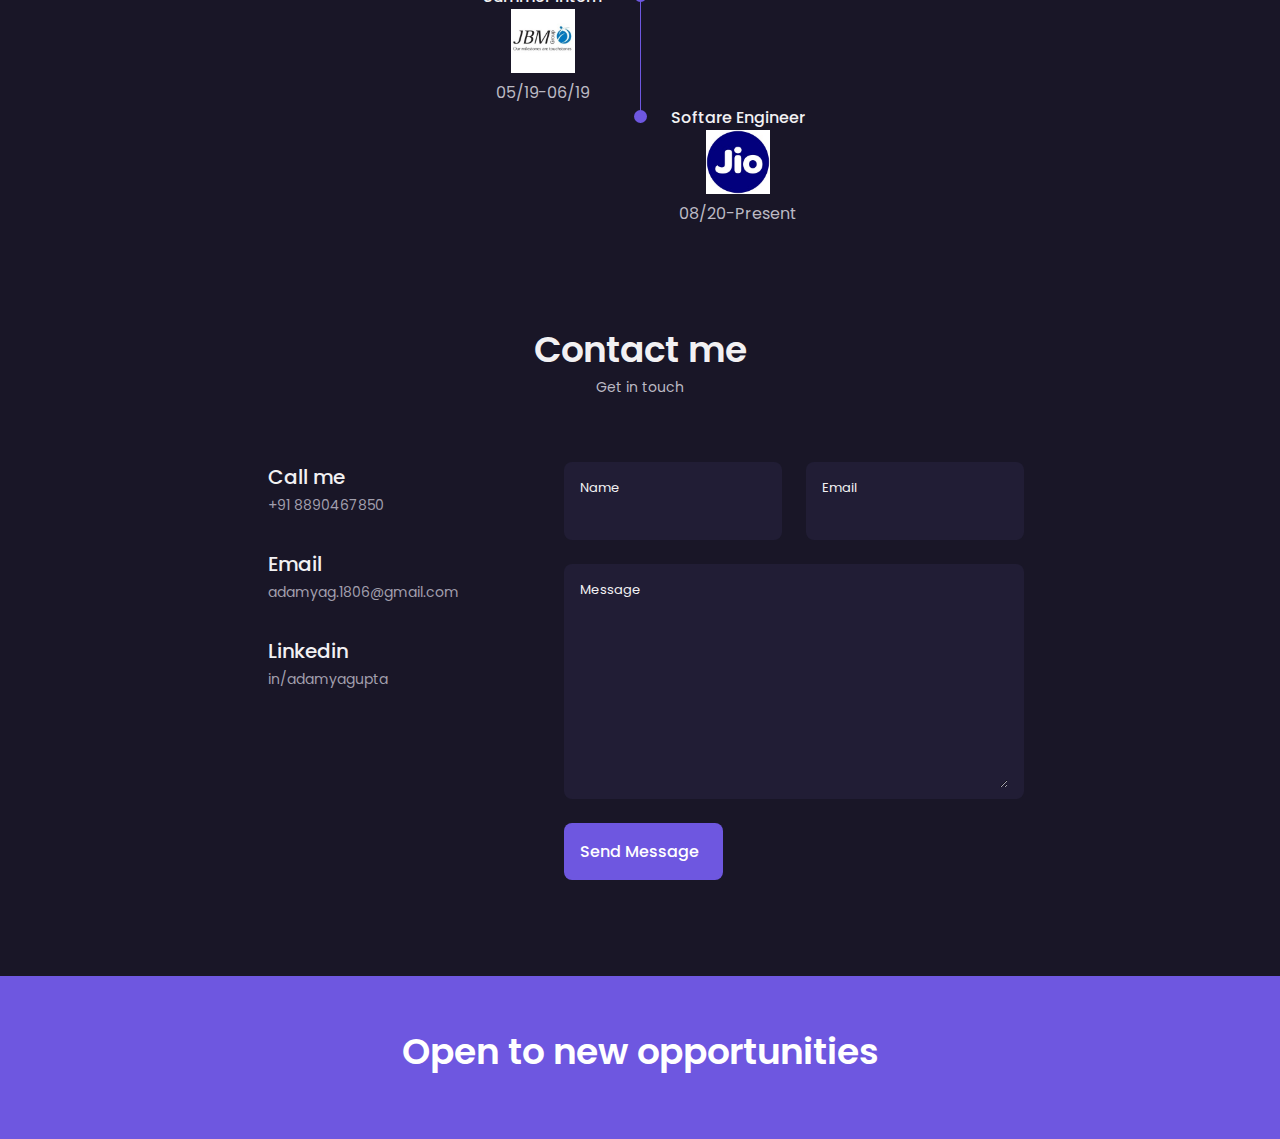
==== commit 36def506: "Update index.html" ====
--- a/index.html
+++ b/index.html
@@ -115,7 +115,7 @@
         <div class="about__data">
           <p class="about__description">
             I'm an IIITS graduate working with Jio Platforms. 
-            I've worked on JioLocate. It is a lightweight, hardware-free service that aims to revolutionize real-time location tracking. It is being tested with webOS, sim cards, IoT, NB-IoT and WB-IoT devices. 
+            I've worked on JioLocate. It is a lightweight, hardware-free service that aims to revolutionize real-time location tracking. 
             Currently working on Jio AutoMarket. It is an online marketplace for all auto services and products in one place.<br />
 
           </p>
@@ -506,4 +506,4 @@
   <script src="js/main.js"></script>
 </body>
 
-</html>+</html>
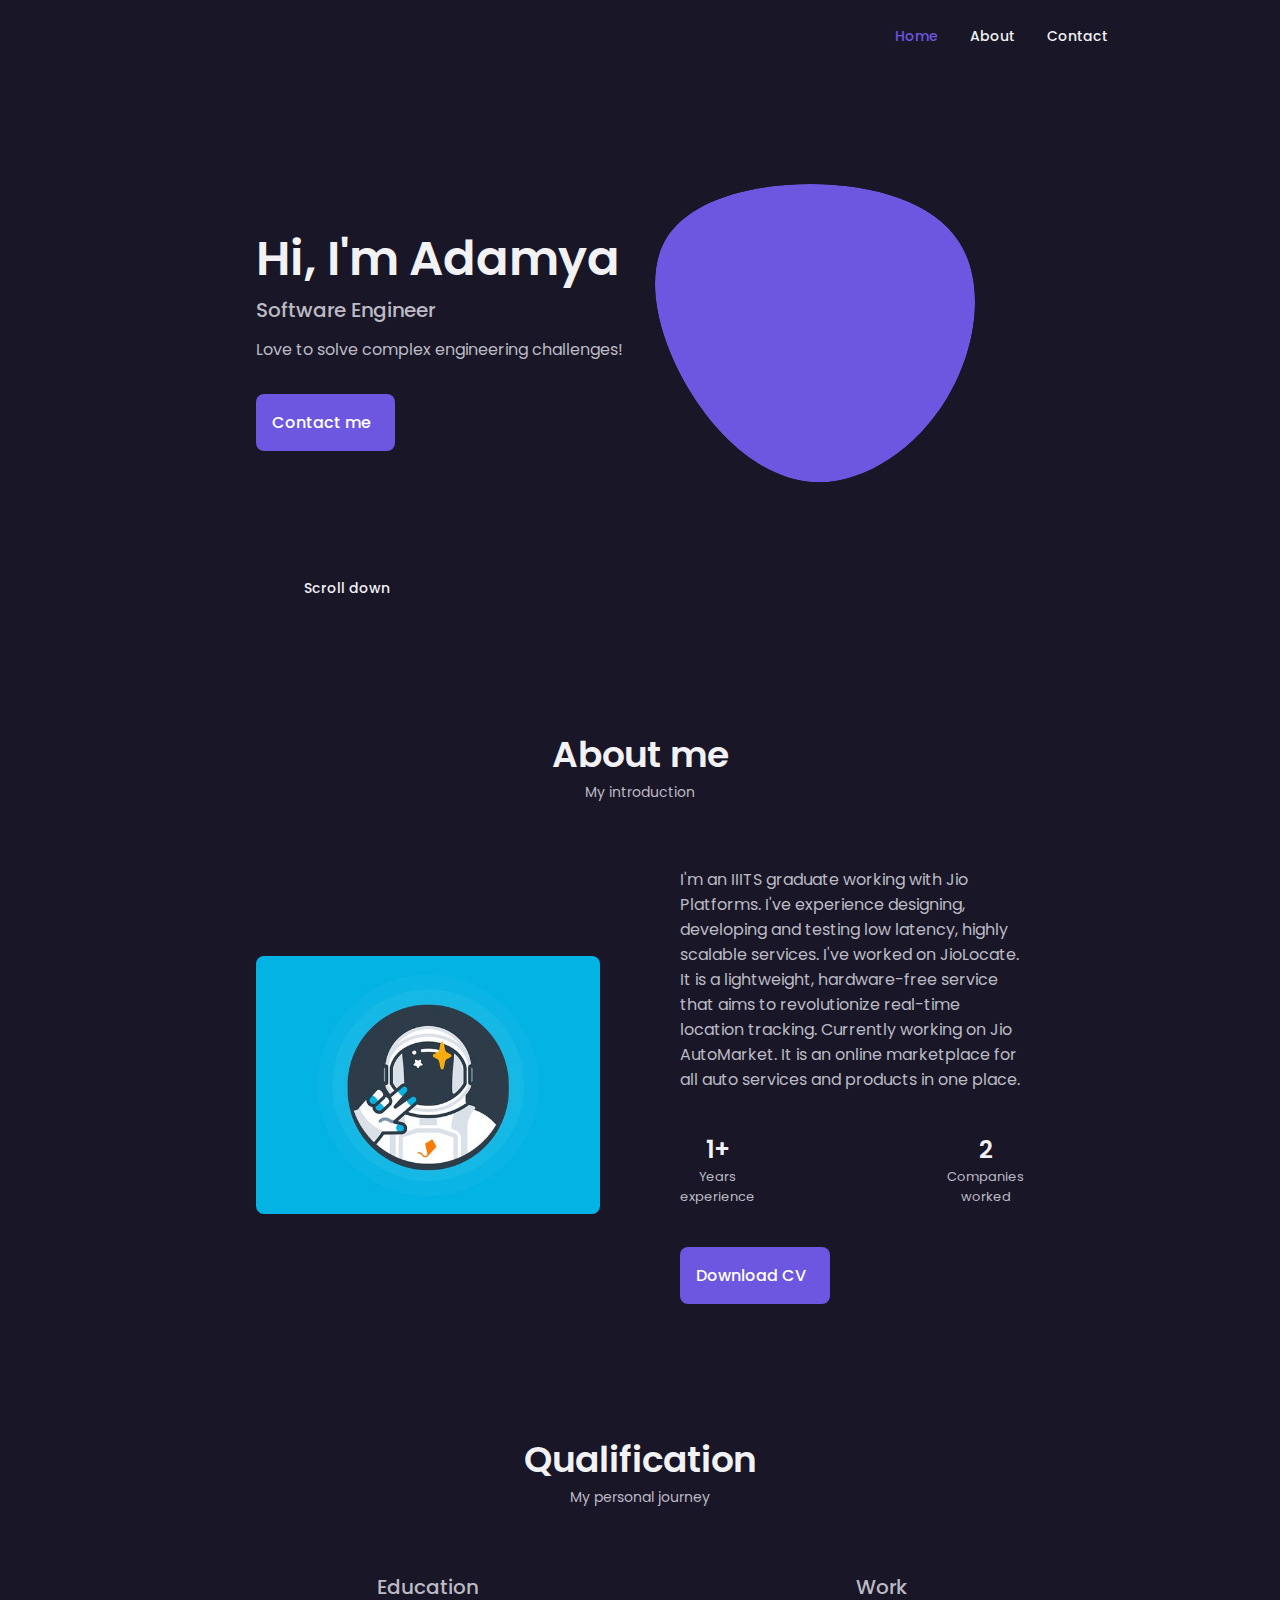
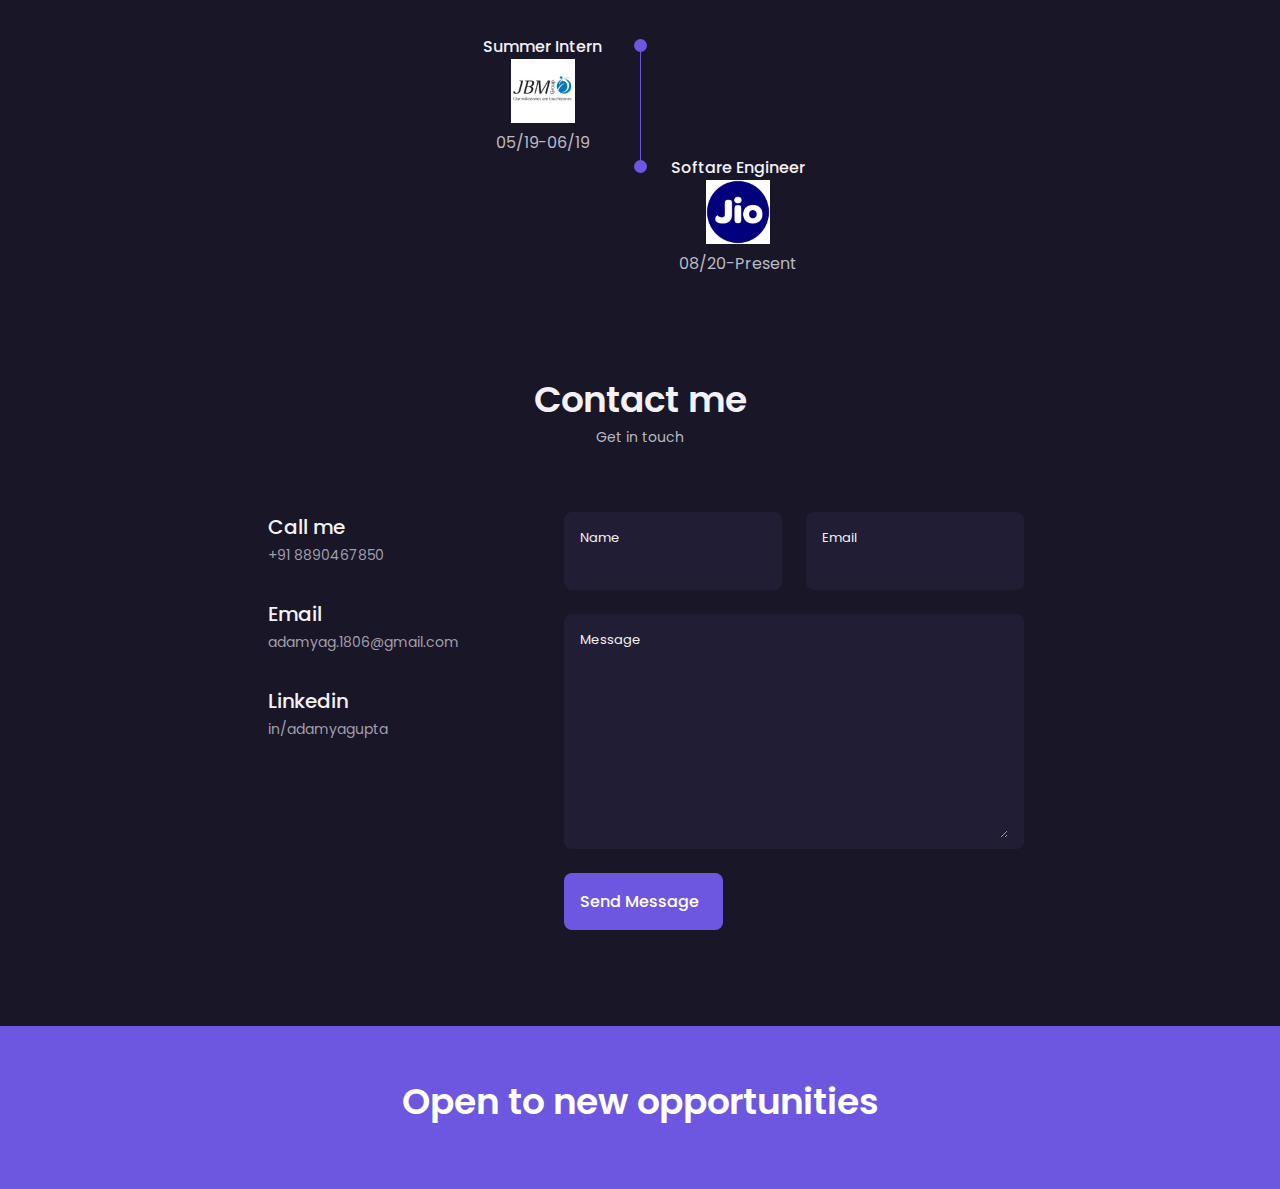
==== commit 92d8ce48: "Update index.html" ====
--- a/index.html
+++ b/index.html
@@ -91,7 +91,7 @@
             <h1 class="home__title">Hi, I'm Adamya</h1>
             <h3 class="home__subtitle">Software Engineer</h3>
             <p class="home__description">
-              Experienced in solving complex engineering problems
+              Love to solve complex engineering challenges!
             </p>
             <a href="#contact" class="button button--flex">Contact me<i class="uil uil-message button__icon"></i></a>
           </div>
@@ -114,7 +114,7 @@
         <img src="img/about-img.jpg" class="about__img" alt="pic" />
         <div class="about__data">
           <p class="about__description">
-            I'm an IIITS graduate working with Jio Platforms. 
+            I'm an IIITS graduate working with Jio Platforms. I've experience designing, developing and testing low latency, highly scalable services.
             I've worked on JioLocate. It is a lightweight, hardware-free service that aims to revolutionize real-time location tracking. 
             Currently working on Jio AutoMarket. It is an online marketplace for all auto services and products in one place.<br />
 
